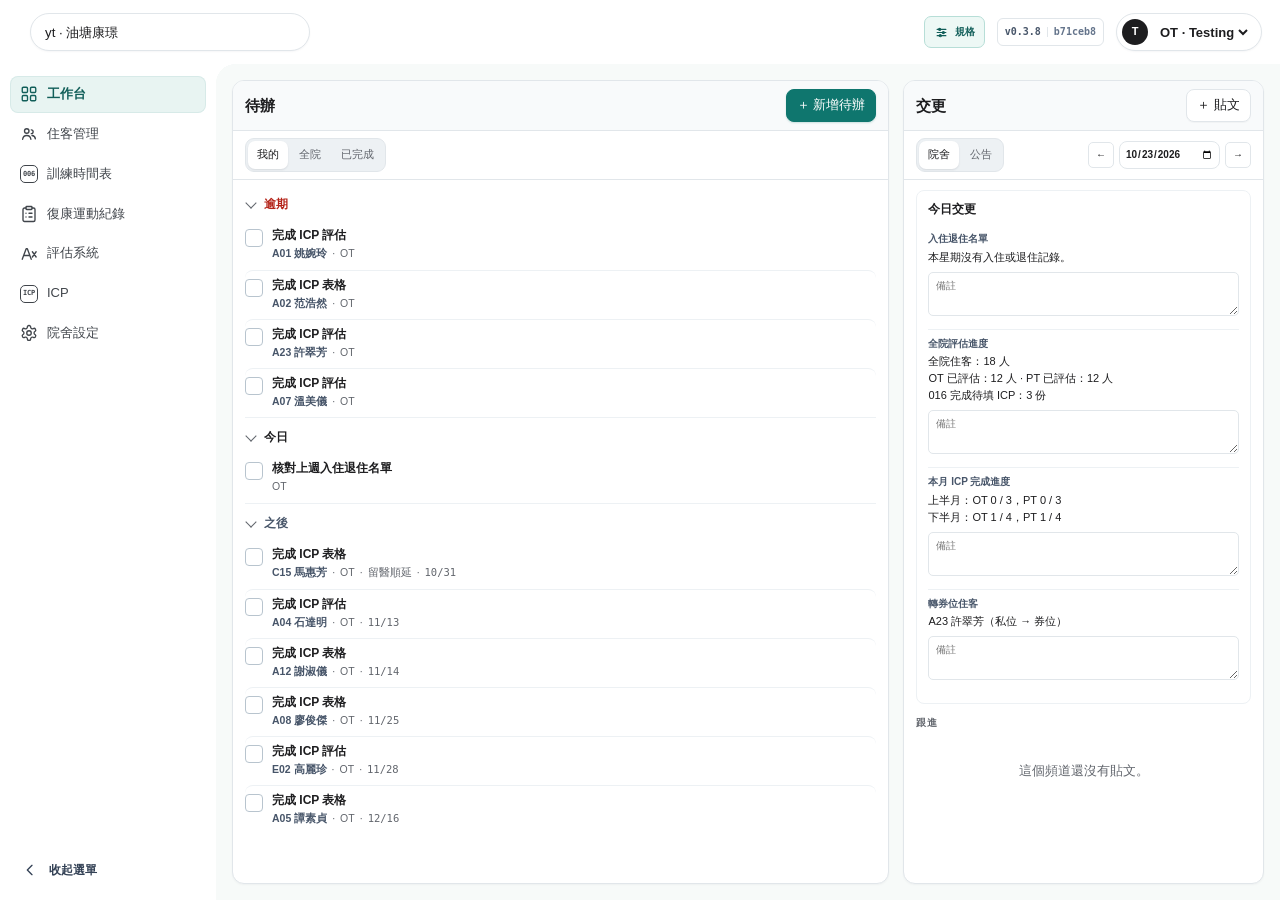
==== index.html @ 34e5ff2e "Publish prototype b71ceb8ae04f" ====
<!doctype html>
<html lang="zh-Hant">
<head>
  <meta charset="utf-8">
  <meta name="viewport" content="width=device-width, initial-scale=1">
  <title>OT System</title>
  <style>
    :root {
      --bg: #f4f6f8;
      --line: #d8e1e7;
      --ink: #111827;
      --muted: #64748b;
      --teal: #0f766e;
      --teal-dark: #115e59;
      --teal-soft: #e7f3f1;
      --workspace-surface: #f7faf9;
      --shell-surface: #ffffff;
      --sidebar-expanded: 216px;
      --sidebar-collapsed: 76px;
      --topbar-height: 64px;
    }

    * { box-sizing: border-box; }
    html, body { height: 100%; margin: 0; }
    body {
      overflow: hidden;
      background: var(--shell-surface);
      color: var(--ink);
      font-family: "Microsoft JhengHei", "Noto Sans TC", Arial, sans-serif;
      font-size: 13px;
      line-height: 1.45;
    }
    button { font: inherit; cursor: pointer; }

    .app {
      display: grid;
      grid-template-rows: var(--topbar-height) minmax(0, 1fr);
      width: 100%;
      height: 100vh;
      height: 100dvh;
      overflow: hidden;
      border-radius: 0;
      background: var(--shell-surface);
    }
    .app-body {
      display: grid;
      grid-template-columns: var(--sidebar-expanded) minmax(0, 1fr);
      min-width: 0;
      min-height: 0;
      overflow: hidden;
      background: var(--shell-surface);
      transition: grid-template-columns .18s ease;
    }
    .app.sidebar-collapsed .app-body {
      grid-template-columns: var(--sidebar-collapsed) minmax(0, 1fr);
    }
    .app.sidebar-collapsed .sidebar {
      padding-inline: 10px;
    }
    .sidebar {
      min-height: 0;
      overflow-x: hidden;
      overflow-y: auto;
      background: var(--shell-surface);
      border-right: 0;
      padding: 12px 10px;
      display: flex;
      flex-direction: column;
    }
    .nav { display: grid; gap: 4px; }
    .nav button {
      width: 100%;
      border: 0;
      background: transparent;
      text-align: left;
      padding: 9px 10px;
      border-radius: 7px;
      color: #334155;
      display: flex;
      align-items: center;
      justify-content: flex-start;
      gap: 9px;
    }
    .nav-icon {
      width: 18px;
      height: 18px;
      flex: 0 0 auto;
      fill: none;
      stroke: currentColor;
      stroke-width: 1.8;
      stroke-linecap: round;
      stroke-linejoin: round;
    }
    .nav-label { min-width: 0; overflow: hidden; text-overflow: ellipsis; white-space: nowrap; }
    .nav button:hover { background: #f1f5f9; }
    .nav button.active {
      background: var(--teal-soft);
      color: var(--teal-dark);
      font-weight: 800;
    }

    .main {
      min-width: 0;
      min-height: 0;
      overflow-x: hidden;
      overflow-y: auto;
      border: 0;
      border-start-start-radius: 20px;
      background: var(--workspace-surface);
      box-shadow: none;
      position: relative;
    }
    .topbar {
      position: relative;
      z-index: 10;
      min-width: 0;
      background: var(--shell-surface);
      border-bottom: 0;
      display: flex;
      align-items: center;
      justify-content: space-between;
      gap: 16px;
      padding: 0 18px 0 30px;
    }
    .topbar-left, .topbar-right { display: flex; align-items: center; gap: 12px; }
    .sidebar-footer {
      margin-top: auto;
      padding-top: 10px;
    }
    .sidebar-toggle {
      width: 100%;
      min-height: 36px;
      margin: 0;
      padding: 0 11px;
      border: 0;
      border-radius: 8px;
      background: transparent;
      color: #334155;
      display: flex;
      align-items: center;
      justify-content: flex-start;
      gap: 10px;
      font-size: 12px;
      font-weight: 800;
      line-height: 1;
      transition: background-color .15s ease, color .15s ease;
    }
    .toggle-icon {
      width: 18px;
      height: 18px;
      flex: 0 0 18px;
      display: grid;
      place-items: center;
      transform: rotate(180deg);
      transition: transform .18s ease;
    }
    .toggle-icon svg {
      width: 16px;
      height: 16px;
      fill: none;
      stroke: currentColor;
      stroke-width: 2;
      stroke-linecap: round;
      stroke-linejoin: round;
    }
    .toggle-label { white-space: nowrap; }
    .sidebar-toggle:hover { background: #f1f5f9; }
    .sidebar-toggle:focus-visible {
      outline: 3px solid rgba(15, 118, 110, .25);
      outline-offset: 2px;
    }
    .app.sidebar-collapsed .nav-label { display: none; }
    .app.sidebar-collapsed .nav button { justify-content: flex-start; padding-inline: 10px; }
    .app.sidebar-collapsed .sidebar-toggle {
      width: 100%;
      min-height: 36px;
      padding: 0 11px;
      justify-content: flex-start;
    }
    .app.sidebar-collapsed .toggle-label { display: none; }
    .app.sidebar-collapsed .toggle-icon { transform: none; }
    .icon-sprite { position: absolute; width: 0; height: 0; overflow: hidden; }
    .home-select {
      width: min(280px, calc(100vw - 220px));
      min-height: 38px;
      border: 1px solid var(--line);
      border-radius: 999px;
      background-color: #fff;
      background-image:
        linear-gradient(45deg, transparent 50%, #62666d 50%),
        linear-gradient(135deg, #62666d 50%, transparent 50%);
      background-position:
        calc(100% - 18px) 16px,
        calc(100% - 13px) 16px;
      background-repeat: no-repeat;
      background-size: 5px 5px, 5px 5px;
      outline: 0;
      color: var(--ink);
      padding: 0 38px 0 14px;
      font-weight: 500;
      cursor: pointer;
      appearance: none;
      -webkit-appearance: none;
    }
    .home-select:focus-visible {
      outline: 3px solid rgba(15, 118, 110, .25);
      outline-offset: 2px;
    }
    .top-meta { color: var(--muted); }
    .user-pill {
      border: 1px solid var(--line);
      border-radius: 999px;
      background: #fff;
      padding: 5px 10px 5px 5px;
      display: flex;
      align-items: center;
      gap: 8px;
    }
    .avatar {
      width: 26px;
      height: 26px;
      border-radius: 999px;
      background: #111827;
      color: #fff;
      display: grid;
      place-items: center;
      font-size: 11px;
      font-weight: 800;
    }

    .stage {
      position: relative;
      min-height: 0;
      height: 100%;
      overflow: hidden;
      background: var(--workspace-surface);
    }
    .module-frame {
      display: block;
      width: 100%;
      height: 100%;
      border: 0;
      background: var(--workspace-surface);
    }
    .placeholder {
      height: 100%;
      padding: 18px;
    }
    .placeholder-panel {
      height: 100%;
      border: 1px solid var(--line);
      border-radius: 8px;
      background: #fff;
      display: flex;
      align-items: center;
      justify-content: center;
      color: var(--muted);
    }
    .placeholder-panel strong { color: var(--ink); margin-right: 6px; }
    .assessment-tracker {
      position: fixed;
      right: 18px;
      bottom: 18px;
      z-index: 90;
      width: min(340px, calc(100vw - 24px));
      border: 1px solid #b7ded7;
      border-radius: 9px;
      background: #fff;
      box-shadow: 0 14px 38px rgba(15, 23, 42, .2);
      display: grid;
      grid-template-columns: minmax(0, 1fr) auto;
      overflow: hidden;
    }
    .assessment-tracker[hidden] { display: none; }
    .assessment-tracker-resume {
      min-width: 0;
      border: 0;
      background: #fff;
      padding: 10px 11px;
      color: var(--ink);
      text-align: left;
      display: grid;
      grid-template-columns: auto minmax(0, 1fr);
      align-items: center;
      gap: 9px;
    }
    .assessment-tracker-resume:hover { background: #f7fbfa; }
    .assessment-tracker-mark {
      display: grid;
      place-items: center;
      width: 34px;
      height: 34px;
      border-radius: 7px;
      background: var(--teal-soft);
      color: var(--teal-dark);
      font-family: "Cascadia Mono", Consolas, monospace;
      font-size: 11px;
      font-weight: 900;
    }
    .assessment-tracker-copy { min-width: 0; display: grid; gap: 1px; }
    .assessment-tracker-copy strong { font-size: 12px; }
    .assessment-tracker-copy span {
      overflow: hidden;
      color: var(--muted);
      font-size: 10px;
      text-overflow: ellipsis;
      white-space: nowrap;
    }
    .assessment-tracker-close {
      width: 35px;
      border: 0;
      background: #fff;
      color: var(--muted);
      font-size: 17px;
    }
    .assessment-tracker-close:hover { background: #f8fafc; color: var(--ink); }
    .assessment-tracker-resume:focus-visible,
    .assessment-tracker-close:focus-visible { outline: 2px solid var(--teal); outline-offset: -3px; }

    .draft-dialog {
      width: min(430px, calc(100vw - 24px));
      border: 1px solid var(--line);
      border-radius: 9px;
      padding: 0;
      color: var(--ink);
      box-shadow: 0 24px 60px rgba(15, 23, 42, .26);
    }
    .draft-dialog::backdrop { background: rgba(15, 23, 42, .35); }
    .draft-dialog-head { padding: 15px 16px 10px; }
    .draft-dialog-head h2 { margin: 0; font-size: 16px; }
    .draft-dialog-body { padding: 0 16px 14px; color: #475569; font-size: 12px; line-height: 1.6; }
    .draft-dialog-actions {
      padding: 10px 16px 15px;
      border-top: 1px solid var(--line);
      display: flex;
      justify-content: flex-end;
      gap: 7px;
    }
    .draft-dialog-actions button {
      min-height: 34px;
      border: 1px solid var(--line);
      border-radius: 7px;
      background: #fff;
      color: var(--ink);
      padding: 6px 10px;
      font-weight: 700;
    }
    .draft-dialog-actions .primary {
      border-color: var(--teal);
      background: var(--teal);
      color: #fff;
    }
    .role-select {
      border: 0;
      background: transparent;
      color: inherit;
      font: inherit;
      font-weight: 800;
      cursor: pointer;
    }

    @media (max-width: 860px) {
      .app-body { grid-template-columns: var(--sidebar-collapsed) minmax(0, 1fr); }
      .sidebar { padding-inline: 8px; }
      .nav-label,
      .toggle-label { display: none; }
      .nav button { justify-content: center; padding-inline: 0; }
      .sidebar-toggle {
        width: 100%;
        min-height: 36px;
        padding: 0;
        justify-content: center;
      }
    }
    @media (max-width: 620px) {
      .topbar { padding-left: 18px; }
      .home-select { width: min(220px, calc(100vw - 160px)); }
      .top-meta { display: none; }
    }
  </style>
  <link rel="stylesheet" href="shared/design-system.css?v=20261116-resident-cards">
</head>
<body>
  <svg class="icon-sprite" aria-hidden="true">
    <symbol id="icon-workbench" viewBox="0 0 24 24">
      <rect x="3" y="3" width="7" height="7" rx="1.5"></rect>
      <rect x="14" y="3" width="7" height="7" rx="1.5"></rect>
      <rect x="3" y="14" width="7" height="7" rx="1.5"></rect>
      <rect x="14" y="14" width="7" height="7" rx="1.5"></rect>
    </symbol>
    <symbol id="icon-residents" viewBox="0 0 24 24">
      <circle cx="9" cy="8" r="3"></circle>
      <path d="M3.5 19c.5-3.2 2.4-5 5.5-5s5 1.8 5.5 5"></path>
      <path d="M15 6.5a2.5 2.5 0 0 1 0 5"></path>
      <path d="M16 14c2.7.2 4.2 1.8 4.5 4.5"></path>
    </symbol>
    <symbol id="icon-training" viewBox="0 0 24 24">
      <rect x="4" y="5" width="16" height="15" rx="2"></rect>
      <path d="M8 3v4M16 3v4M4 10h16"></path>
      <path d="M8 14h3M13 14h3M8 17h3"></path>
    </symbol>
    <symbol id="icon-schedule" viewBox="0 0 24 24">
      <rect x="3.5" y="5" width="17" height="15" rx="2"></rect>
      <path d="M7.5 3v4M16.5 3v4M3.5 9h17"></path>
      <circle cx="15.5" cy="15" r="3"></circle>
      <path d="M15.5 13.5v1.7l1.2.8"></path>
    </symbol>
    <symbol id="icon-records" viewBox="0 0 24 24">
      <rect x="8" y="2" width="8" height="4" rx="1"></rect>
      <path d="M16 4h2a2 2 0 0 1 2 2v14a2 2 0 0 1-2 2H6a2 2 0 0 1-2-2V6a2 2 0 0 1 2-2h2"></path>
      <path d="M8 11h.01M12 11h4M8 16h.01M12 16h4"></path>
    </symbol>
    <symbol id="icon-assessment" viewBox="0 0 24 24">
      <path d="M3 19 8.2 5h1.6L15 19M5 14h7"></path>
      <path d="m16.5 9 5 7M21.5 9l-5 7"></path>
    </symbol>
    <symbol id="icon-icp" viewBox="0 0 24 24">
      <path d="M8 4h8v3H8zM6 5H4v16h16V5h-2"></path>
      <path d="M12 17.2S8.8 15.2 8.8 12.8a1.8 1.8 0 0 1 3.2-1 1.8 1.8 0 0 1 3.2 1c0 2.4-3.2 4.4-3.2 4.4Z"></path>
    </symbol>
    <symbol id="icon-settings" viewBox="0 0 24 24">
      <path d="M12.2 2h-.4a2 2 0 0 0-2 2v.2a2 2 0 0 1-1 1.7l-.4.3a2 2 0 0 1-2 0l-.2-.1a2 2 0 0 0-2.7.7l-.2.4a2 2 0 0 0 .7 2.7l.2.1a2 2 0 0 1 1 1.7v.5a2 2 0 0 1-1 1.7l-.2.1a2 2 0 0 0-.7 2.7l.2.4a2 2 0 0 0 2.7.7l.2-.1a2 2 0 0 1 2 0l.4.3a2 2 0 0 1 1 1.7v.2a2 2 0 0 0 2 2h.4a2 2 0 0 0 2-2v-.2a2 2 0 0 1 1-1.7l.4-.3a2 2 0 0 1 2 0l.2.1a2 2 0 0 0 2.7-.7l.2-.4a2 2 0 0 0-.7-2.7l-.2-.1a2 2 0 0 1-1-1.7v-.5a2 2 0 0 1 1-1.7l.2-.1a2 2 0 0 0 .7-2.7l-.2-.4a2 2 0 0 0-2.7-.7l-.2.1a2 2 0 0 1-2 0l-.4-.3a2 2 0 0 1-1-1.7V4a2 2 0 0 0-2-2Z"></path>
      <circle cx="12" cy="12" r="3"></circle>
    </symbol>
  </svg>
  <div class="app app-frame">
    <header class="topbar">
      <div class="topbar-left">
        <select id="home-select" class="home-select" aria-label="目前院舍" data-spec-ids="BH-GLOBAL-001"></select>
      </div>
      <div class="topbar-right">
        <span class="top-meta">2026年10月26日</span>
        <label class="user-pill" title="切換示範身份">
          <span class="avatar" id="current-user-avatar">T</span>
          <select class="role-select" id="current-role-select" aria-label="目前使用者" data-spec-ids="BH-GLOBAL-004">
            <option value="ot">OT · Testing</option>
            <option value="pt">PT · Testing</option>
          </select>
        </label>
      </div>
    </header>

    <div class="app-body">
      <aside class="sidebar">
        <nav class="nav" aria-label="系統模組">
          <button class="active" data-module="workbench" type="button" title="工作台" aria-label="工作台">
            <svg class="nav-icon" aria-hidden="true"><use href="#icon-workbench"></use></svg>
            <span class="nav-label">工作台</span>
          </button>
          <button data-module="residents" type="button" title="住客管理" aria-label="住客管理">
            <svg class="nav-icon" aria-hidden="true"><use href="#icon-residents"></use></svg>
            <span class="nav-label">住客管理</span>
          </button>
          <button data-module="training" type="button" title="訓練時間表" aria-label="訓練時間表">
            <span class="nav-code-icon" aria-hidden="true">006</span>
            <span class="nav-label">訓練時間表</span>
          </button>
          <button data-module="records" type="button" title="復康運動紀錄" aria-label="復康運動紀錄">
            <svg class="nav-icon" aria-hidden="true"><use href="#icon-records"></use></svg>
            <span class="nav-label">復康運動紀錄</span>
          </button>
          <button data-module="assessment" type="button" title="評估系統" aria-label="評估系統">
            <svg class="nav-icon" aria-hidden="true"><use href="#icon-assessment"></use></svg>
            <span class="nav-label">評估系統</span>
          </button>
          <button data-module="icp" type="button" title="ICP" aria-label="ICP">
            <span class="nav-code-icon" aria-hidden="true">ICP</span>
            <span class="nav-label">ICP</span>
          </button>
          <button data-module="settings" type="button" title="院舍設定" aria-label="院舍設定">
            <svg class="nav-icon" aria-hidden="true"><use href="#icon-settings"></use></svg>
            <span class="nav-label">院舍設定</span>
          </button>
        </nav>
        <div class="sidebar-footer">
          <button id="sidebar-toggle" class="sidebar-toggle" type="button" title="收起側欄"
            aria-label="收起側欄" aria-expanded="true" data-spec-coverage-ignore>
            <span class="toggle-icon" aria-hidden="true">
              <svg viewBox="0 0 24 24"><path d="m9 5 7 7-7 7"></path></svg>
            </span>
            <span class="toggle-label">收起選單</span>
          </button>
        </div>
      </aside>

      <main class="main workspace">
        <section class="stage">
          <iframe
            id="module-frame"
            class="module-frame"
            title="工作台"
            src="workbench/index.html?embed=1&v=20261120-version-badge"
          ></iframe>
          <div id="placeholder" class="placeholder" hidden>
            <div class="placeholder-panel"><strong id="placeholder-title">模組</strong>尚未建立</div>
          </div>
        </section>
      </main>
    </div>
  </div>

  <aside class="assessment-tracker" id="assessment-tracker" aria-label="進行中的 016 評估"
    data-spec-ids="BH-AX-016" hidden>
    <button class="assessment-tracker-resume" id="assessment-tracker-resume" type="button" data-spec-ids="BH-AX-016">
      <span class="assessment-tracker-mark">016</span>
      <span class="assessment-tracker-copy">
        <strong id="assessment-tracker-resident">016 評估進行中</strong>
        <span id="assessment-tracker-progress">返回評估</span>
      </span>
    </button>
    <button class="assessment-tracker-close" id="assessment-tracker-close" type="button" aria-label="關閉 016 提示">×</button>
  </aside>

  <dialog class="draft-dialog" id="assessment-close-dialog" aria-labelledby="assessment-close-title"
    data-spec-ids="BH-AX-016">
    <div class="draft-dialog-head">
      <h2 id="assessment-close-title">確定關閉評估？</h2>
    </div>
    <div class="draft-dialog-body">
      草稿會保留，可在「評估系統」繼續。
    </div>
    <div class="draft-dialog-actions">
      <button id="assessment-keep-working" type="button">取消</button>
      <button class="primary" id="assessment-dismiss-tracker" type="button">確定</button>
    </div>
  </dialog>

  <script src="shared/home-settings.js"></script>
  <script src="shared/prototype-catalog.js"></script>
  <script src="shared/mock-residents.js?v=20261119-007-groups"></script>
  <script src="shared/prototype-domain.js?v=20261119-007-groups"></script>
  <script>
    const modules = {
      workbench: { label: "工作台", src: "workbench/index.html?embed=1&v=20261120-version-badge" },
      residents: { label: "住客管理", src: "residents/index.html?embed=1&v=20261120-version-badge" },
      training: { label: "訓練時間表", src: "training/index.html?embed=1&v=20261120-version-badge" },
      records: { label: "復康運動紀錄", src: "records/index.html?embed=1&v=20261120-version-badge" },
      assessment: { label: "評估系統", src: "assessment/paper-aligned.html?embed=1&v=20261120-version-badge" },
      icp: { label: "ICP", src: "icp/worklist.html?embed=1&v=20261120-version-badge" },
      settings: { label: "院舍設定", src: "settings/index.html?embed=1&v=20261120-version-badge" }
    };

    const navButtons = document.querySelectorAll(".nav button");
    const frame = document.getElementById("module-frame");
    const placeholder = document.getElementById("placeholder");
    const placeholderTitle = document.getElementById("placeholder-title");
    const app = document.querySelector(".app");
    const sidebarToggle = document.getElementById("sidebar-toggle");
    const homeSelect = document.getElementById("home-select");
    const assessmentTracker = document.getElementById("assessment-tracker");
    const assessmentTrackerResume = document.getElementById("assessment-tracker-resume");
    const assessmentTrackerClose = document.getElementById("assessment-tracker-close");
    const assessmentCloseDialog = document.getElementById("assessment-close-dialog");
    const currentRoleSelect = document.getElementById("current-role-select");
    const currentUserAvatar = document.getElementById("current-user-avatar");
    const ACTIVE_ASSESSMENT_DRAFT_KEY = OT_MOCK_STORAGE_KEYS.assessmentDraft;
    let currentModuleKey = "workbench";
    let activeAssessmentDraft = readShellAssessmentDraft();
    const escapeHtml = value => String(value ?? "")
      .replaceAll("&", "&amp;")
      .replaceAll("<", "&lt;")
      .replaceAll(">", "&gt;")
      .replaceAll('"', "&quot;")
      .replaceAll("'", "&#039;");

    function applyCurrentUser() {
      const user = OT_PROTOTYPE.currentUser();
      currentRoleSelect.value = user.role === "PT" ? "pt" : "ot";
      currentUserAvatar.textContent = user.role === "PT" ? "P" : "T";
    }

    function readShellAssessmentDraft() {
      try {
        const draft = JSON.parse(localStorage.getItem(ACTIVE_ASSESSMENT_DRAFT_KEY));
        return draft && typeof draft === "object" ? draft : null;
      } catch (error) {
        return null;
      }
    }

    function writeShellAssessmentDraft(draft) {
      activeAssessmentDraft = draft || null;
      try {
        if (activeAssessmentDraft) {
          localStorage.setItem(ACTIVE_ASSESSMENT_DRAFT_KEY, JSON.stringify(activeAssessmentDraft));
        } else {
          localStorage.removeItem(ACTIVE_ASSESSMENT_DRAFT_KEY);
        }
      } catch (error) {
        // The in-memory draft still works during this shell session.
      }
    }

    function assessmentRoleSummary(draft) {
      const roles = draft?.record?.roles;
      if (!roles) return "草稿已保留";
      const ot = roles.ot?.complete ? "OT 已完成" : "OT 待完成";
      const pt = roles.pt?.complete ? "PT 已完成" : "PT 待完成";
      return `${ot} · ${pt}`;
    }

    function renderAssessmentTracker() {
      const draft = activeAssessmentDraft || readShellAssessmentDraft();
      const active = Boolean(
        draft &&
        draft.record?.status !== "completed" &&
        !draft.dismissed &&
        currentModuleKey !== "assessment"
      );
      assessmentTracker.hidden = !active;
      if (!active) return;
      document.getElementById("assessment-tracker-resident").textContent =
        `${draft.resident?.bed || "016"} · ${draft.resident?.name || "評估進行中"}`;
      document.getElementById("assessment-tracker-progress").textContent =
        `${draft.record?.code || "016"} · ${assessmentRoleSummary(draft)}`;
    }

    function postDraftToAssessmentFrame() {
      if (currentModuleKey !== "assessment" || !activeAssessmentDraft || !frame.contentWindow) return;
      const frameUrl = new URL(frame.src, location.href);
      if (frameUrl.searchParams.get("mode") !== "session") return;
      frame.contentWindow.postMessage(
        { type: "ot-assessment-restore", draft: activeAssessmentDraft },
        "*"
      );
    }

    function resumeAssessment() {
      const draft = activeAssessmentDraft || readShellAssessmentDraft();
      if (!draft?.resumeUrl) return;
      draft.dismissed = false;
      writeShellAssessmentDraft(draft);
      openModule("assessment", draft.resumeUrl);
    }

    function renderHomeOptions() {
      homeSelect.innerHTML = OT_HOME_SETTINGS.getHomeList().map(home => (
        `<option value="${home.code}">${home.code} · ${home.name}</option>`
      )).join("");
      homeSelect.value = OT_HOME_SETTINGS.getActiveHomeCode();
    }

    function setSidebarCollapsed(collapsed) {
      app.classList.toggle("sidebar-collapsed", collapsed);
      sidebarToggle.title = collapsed ? "展開側欄" : "收起側欄";
      sidebarToggle.setAttribute("aria-label", sidebarToggle.title);
      sidebarToggle.setAttribute("aria-expanded", String(!collapsed));
      try {
        localStorage.setItem("ot-shell.sidebar-collapsed", collapsed ? "1" : "0");
      } catch (error) {
        // The shell still works when storage is unavailable.
      }
    }

    try {
      setSidebarCollapsed(localStorage.getItem("ot-shell.sidebar-collapsed") === "1");
    } catch (error) {
      setSidebarCollapsed(false);
    }

    sidebarToggle.addEventListener("click", () => {
      setSidebarCollapsed(!app.classList.contains("sidebar-collapsed"));
    });

    homeSelect.addEventListener("change", () => {
      OT_HOME_SETTINGS.setActiveHome(homeSelect.value);
      openModule(currentModuleKey);
    });

    currentRoleSelect.addEventListener("change", () => {
      OT_PROTOTYPE.setCurrentUser(currentRoleSelect.value);
      applyCurrentUser();
      openModule(currentModuleKey);
    });

    window.addEventListener("storage", event => {
      if (event.key === OT_HOME_SETTINGS.activeHomeKey && event.newValue) {
        homeSelect.value = event.newValue;
      }
      if (event.key === OT_HOME_SETTINGS.storageKey) renderHomeOptions();
      if (event.key === ACTIVE_ASSESSMENT_DRAFT_KEY) {
        activeAssessmentDraft = readShellAssessmentDraft();
        renderAssessmentTracker();
      }
    });

    assessmentTrackerResume.addEventListener("click", resumeAssessment);
    assessmentTrackerClose.addEventListener("click", () => {
      assessmentCloseDialog.showModal();
    });
    document.getElementById("assessment-keep-working").addEventListener("click", () => {
      assessmentCloseDialog.close();
    });
    document.getElementById("assessment-dismiss-tracker").addEventListener("click", () => {
      if (activeAssessmentDraft) {
        activeAssessmentDraft.dismissed = true;
        writeShellAssessmentDraft(activeAssessmentDraft);
      }
      assessmentCloseDialog.close();
      renderAssessmentTracker();
    });
    assessmentCloseDialog.addEventListener("cancel", () => {
      assessmentCloseDialog.close();
    });

    window.addEventListener("message", event => {
      if (event.source !== frame.contentWindow) return;
      if (event.data?.type === "ot-open-module" && modules[event.data.module]) {
        const source = String(event.data.source || modules[event.data.module].src);
        if (source.startsWith(`${event.data.module}/`)) {
          openModule(event.data.module, source);
        }
        return;
      }
      if (event.data?.type === "ot-assessment-draft-cleared") {
        writeShellAssessmentDraft(null);
        renderAssessmentTracker();
        return;
      }
      if (event.data?.type === "ot-assessment-draft" && event.data.draft) {
        writeShellAssessmentDraft(event.data.draft);
        renderAssessmentTracker();
      }
    });

    frame.addEventListener("load", () => {
      postDraftToAssessmentFrame();
      renderAssessmentTracker();
    });

    function openModule(key, sourceOverride = null) {
      currentModuleKey = key;
      const button = document.querySelector(`.nav button[data-module="${key}"]`);
      const module = modules[key];
      const label = module?.label || button?.querySelector("span")?.textContent || key;
      navButtons.forEach(item => {
        const active = item === button;
        item.classList.toggle("active", active);
        if (active) item.setAttribute("aria-current", "page");
        else item.removeAttribute("aria-current");
      });

      if (module) {
        let source = sourceOverride || module.src;
        if (key === "assessment" && !sourceOverride) {
          source = `${module.src}&view=manager&refresh=${Date.now()}`;
        }
        placeholder.hidden = true;
        frame.hidden = false;
        frame.title = label;
        frame.src = source;
      } else {
        frame.hidden = true;
        placeholder.hidden = false;
        placeholderTitle.textContent = label;
      }

      history.replaceState(null, "", `#${key}`);
      renderAssessmentTracker();
    }

    navButtons.forEach(button => {
      button.addEventListener("click", () => openModule(button.dataset.module));
    });

    applyCurrentUser();
    renderHomeOptions();
    renderAssessmentTracker();
    const initialModule = location.hash.slice(1);
    if (initialModule && document.querySelector(`.nav button[data-module="${initialModule}"]`)) {
      openModule(initialModule);
    }
  </script>
  <script src="shared/ui-system.js?v=20261121-layout-corrections"></script>
  <script src="shared/spec-inspector-data.js?v=20261119-007-groups"></script>
  <script src="shared/spec-inspector.js?v=20261121-spec-hover-mode"></script>
</body>
</html>
---- shared/design-system.css ----
:root {
  color-scheme: light;

  --bg: #f7faf9;
  --surface: #ffffff;
  --surface-secondary: #f8fafb;
  --surface-raised: rgba(255, 255, 255, .86);
  --workspace-surface: #f7faf9;
  --shell-surface: #ffffff;
  --sidebar-expanded: 216px;
  --sidebar-collapsed: 76px;
  --topbar-height: 64px;

  --line: #e1e6ea;
  --line-soft: #edf1f4;
  --line-strong: #cbd4dc;

  --ink: #1d1d1f;
  --muted: #62666d;
  --tertiary: #8a8f98;

  --teal: #0f766e;
  --teal-dark: #115e59;
  --teal-soft: #e8f4f2;
  --focus: #5b8def;
  --focus-soft: rgba(91, 141, 239, .2);

  --blue: #2f6fdf;
  --blue-soft: #edf3ff;
  --amber: #a15c00;
  --amber-soft: #fff6e8;
  --red: #b42318;
  --red-soft: #fff1f0;
  --green: #16803c;
  --green-soft: #edf9f1;

  --radius-control: 8px;
  --radius-panel: 12px;
  --radius-overlay: 14px;
  --shadow-panel: 0 1px 2px rgba(15, 23, 42, .04);
  --shadow-float: 0 16px 42px rgba(15, 23, 42, .16);
  --ease-standard: cubic-bezier(.2, .8, .2, 1);

  --font-ui:
    -apple-system,
    BlinkMacSystemFont,
    "SF Pro Text",
    "Segoe UI Variable",
    "PingFang HK",
    "Microsoft JhengHei",
    sans-serif;
  --font-data:
    "SF Mono",
    "Cascadia Mono",
    "Roboto Mono",
    Consolas,
    monospace;
}

* {
  box-sizing: border-box;
  scrollbar-width: thin;
  scrollbar-color: #c5ccd3 transparent;
}

html {
  background: var(--bg);
}

body {
  background: var(--bg);
  color: var(--ink);
  font-family: var(--font-ui);
  font-size: 13px;
  line-height: 1.45;
  letter-spacing: 0;
  -webkit-font-smoothing: antialiased;
  text-rendering: optimizeLegibility;
}

button,
input,
select,
textarea {
  font-family: var(--font-ui);
  letter-spacing: 0;
}

button {
  transition:
    background-color 150ms var(--ease-standard),
    border-color 150ms var(--ease-standard),
    box-shadow 150ms var(--ease-standard),
    color 150ms var(--ease-standard),
    transform 150ms var(--ease-standard);
}

button:not(:disabled):active {
  transform: scale(.985);
}

button:focus-visible,
input:focus-visible,
select:focus-visible,
textarea:focus-visible,
[tabindex]:focus-visible,
summary:focus-visible {
  outline: 3px solid var(--focus-soft);
  outline-offset: 2px;
}

::selection {
  background: rgba(15, 118, 110, .18);
}

.skip-link {
  position: fixed;
  top: 10px;
  left: 50%;
  z-index: 1000;
  transform: translate(-50%, -160%);
  border: 1px solid var(--teal);
  border-radius: 8px;
  background: var(--surface);
  color: var(--teal-dark);
  padding: 8px 12px;
  font-weight: 600;
  text-decoration: none;
  visibility: hidden;
  box-shadow: none;
  transition: transform 150ms var(--ease-standard);
}

.skip-link:focus {
  visibility: visible;
  transform: translate(-50%, 0);
  box-shadow: var(--shadow-float);
}

::-webkit-scrollbar {
  width: 10px;
  height: 10px;
}

::-webkit-scrollbar-track {
  background: transparent;
}

::-webkit-scrollbar-thumb {
  border: 3px solid transparent;
  border-radius: 999px;
  background: #c5ccd3;
  background-clip: content-box;
}

::-webkit-scrollbar-thumb:hover {
  background: #aeb7c0;
  background-clip: content-box;
}

h1 {
  font-size: 20px;
  font-weight: 600;
  line-height: 1.3;
  letter-spacing: -.01em;
}

h2,
h3,
h4 {
  letter-spacing: 0;
}

h2 {
  font-weight: 600;
}

.mono,
.date,
.resident-date,
.task-meta .due,
.record-month-label,
.record-day-number,
.event-time,
.time-label,
.points,
.score-footer strong,
.cell-code,
.cell-form,
.session-record-id,
.encounter-identity span {
  font-family: var(--font-data);
  font-variant-numeric: tabular-nums;
}

/* Shell */

.app-frame {
  display: grid;
  grid-template-rows: var(--topbar-height) minmax(0, 1fr);
  width: 100%;
  height: 100vh;
  height: 100dvh;
  overflow: hidden;
  border-radius: 0;
  background: var(--shell-surface);
}

.app-frame .main {
  min-width: 0;
  min-height: 0;
  overflow-x: hidden;
  overflow-y: auto;
  border: 0;
  border-start-start-radius: 20px;
  background: var(--workspace-surface);
  box-shadow: none;
}

.app-frame .sidebar {
  min-height: 0;
  overflow-x: hidden;
  overflow-y: auto;
  border-right: 0;
  background: var(--shell-surface);
  box-shadow: none;
  backdrop-filter: none;
  -webkit-backdrop-filter: none;
}

.app-frame > .topbar {
  position: relative;
  z-index: 10;
  background: var(--shell-surface);
  border-bottom: 0;
  backdrop-filter: none;
  -webkit-backdrop-filter: none;
}

.brand {
  border-bottom-color: var(--line-soft);
}

.brand-mark {
  border-radius: 9px;
  background: var(--teal);
  color: #fff;
  box-shadow: 0 1px 2px rgba(15, 23, 42, .14);
}

.brand-title {
  font-weight: 600;
  letter-spacing: -.01em;
}

.brand-sub,
.nav small {
  color: var(--tertiary);
}

.nav {
  gap: 3px;
}

.nav button {
  min-height: 36px;
  border-radius: 8px;
  color: #40454b;
  font-weight: 500;
  transition:
    background-color 150ms var(--ease-standard),
    color 150ms var(--ease-standard);
}

.nav button:hover {
  background: rgba(29, 29, 31, .045);
  color: var(--ink);
}

.nav button.active {
  background: var(--teal-soft);
  color: var(--teal-dark);
  box-shadow: inset 0 0 0 1px rgba(15, 118, 110, .08);
}

.app-frame .home-select,
.user-pill {
  border-color: var(--line);
  border-radius: 999px;
  background: var(--surface);
  box-shadow: 0 1px 2px rgba(15, 23, 42, .04);
}

.app-frame .home-select {
  min-height: 38px;
  width: min(280px, calc(100vw - 220px));
  padding: 0 38px 0 14px;
  font-weight: 500;
  appearance: none;
  -webkit-appearance: none;
}

.avatar {
  background: var(--ink);
  color: #fff;
}

.content {
  padding: 20px;
}

html.embedded .content {
  padding: 16px;
}

.screen-head,
.assessment-page-head,
.resident-page-head,
.workbench-head {
  gap: 16px;
  margin-bottom: 16px;
}

.screen-head h1,
.assessment-page-head h1,
.resident-page-head h1,
.workbench-head h1 {
  margin: 0;
  font-size: 20px;
  font-weight: 600;
}

.console-search {
  width: min(280px, 100%);
  min-height: 35px;
  flex: 0 1 280px;
  display: flex;
  align-items: center;
  gap: 7px;
  padding: 0 9px;
  border: 1px solid var(--line);
  border-radius: 7px;
  background: var(--surface);
  color: var(--muted);
  box-shadow: none;
}

.console-search:hover {
  border-color: var(--line-strong);
  background: var(--surface);
}

.console-search:focus-within {
  outline: 0;
  border-color: var(--teal);
  background: var(--surface);
  box-shadow: none;
}

.console-search--wide {
  width: auto;
  max-width: none;
  flex: 1 1 auto;
  align-self: stretch;
}

.console-search-icon {
  width: 16px;
  height: 16px;
  flex: 0 0 auto;
  padding: 0;
  border-radius: 0;
  background: transparent;
  color: var(--muted);
  fill: none;
  stroke: currentColor;
  stroke-width: 1.8;
  stroke-linecap: round;
  stroke-linejoin: round;
}

.console-search input {
  min-width: 0;
  flex: 1;
  height: 100%;
  padding: 0;
  margin: 0;
  border: 0 !important;
  border-radius: 0 !important;
  -webkit-border-radius: 0;
  outline: 0 !important;
  background: transparent !important;
  box-shadow: none !important;
  color: var(--ink);
  appearance: none;
  -webkit-appearance: none;
  font-size: 12px;
}

.console-search input:focus,
.console-search input:focus-visible {
  border: 0 !important;
  border-radius: 0 !important;
  outline: 0 !important;
  background: transparent !important;
  box-shadow: none !important;
}

.console-search input::-webkit-search-decoration,
.console-search input::-webkit-search-cancel-button,
.console-search input::-webkit-search-results-button,
.console-search input::-webkit-search-results-decoration {
  appearance: none;
  -webkit-appearance: none;
  border-radius: 0 !important;
}

.console-search input::-ms-clear {
  display: none;
}

.console-search input::placeholder {
  color: var(--tertiary);
  opacity: 1;
}

/* Surfaces */

.panel,
.sheet,
.table-card,
.workspace-card,
.settings-card,
.resident-summary-card,
.resident-panel,
.schedule-panel,
.assessment-explorer,
.resident-overview,
.history-panel,
.measure-panel,
.assessor-card,
.month-week,
.paper {
  border: 1px solid var(--line);
  border-radius: var(--radius-panel);
  background: var(--surface);
  box-shadow: var(--shadow-panel);
}

.panel-head,
.panel-head,
.table-card > header,
.workspace-card-head,
.settings-card > header,
.detail-section-head,
.section-head,
.month-week-head,
.measure-panel-head {
  background: var(--surface-secondary);
  border-color: var(--line);
}

.panel-head,
.detail-section-head,
.section-head,
.month-week-head,
.measure-panel-head {
  min-height: 42px;
}

.panel-head h2,
.detail-section-head h2,
.section-title,
.workspace-card-head strong {
  font-weight: 600;
}

.resident-summary-card {
  border-radius: 14px;
  box-shadow: 0 10px 28px rgba(15, 23, 42, .07);
}

.detail-section {
  border: 1px solid var(--line);
  border-left: 4px solid var(--section-accent, #64748b);
  border-radius: 10px;
  background: var(--surface);
  box-shadow: 0 3px 12px rgba(15, 23, 42, .07);
}

.detail-section:first-of-type {
  border-top: 1px solid var(--line);
}

.detail-section-head {
  padding-inline: 14px;
}

.detail-section-body {
  padding: 14px;
}

.assessment-explorer,
.resident-overview {
  overflow: hidden;
}

.paper {
  box-shadow: 0 8px 24px rgba(15, 23, 42, .05);
}

.section {
  border-bottom-color: var(--line);
  background: var(--surface);
}

.section-head {
  background: var(--surface-secondary);
}

.section-body {
  padding: 14px;
}

.measure-row,
.clinical-field,
.assessor-card {
  border-color: var(--line);
  border-radius: 8px;
  background: var(--surface);
}

/* Controls */

.btn,
.section-action,
.record-control,
.roster-reset,
.filter-button,
.mark-button,
.copy-button,
.post-task-link,
.history-open {
  min-height: 32px;
  border: 1px solid var(--line);
  border-radius: var(--radius-control);
  background: var(--surface);
  color: var(--ink);
  box-shadow: 0 1px 1px rgba(15, 23, 42, .03);
  font-weight: 500;
}

.btn:hover,
.section-action:hover,
.record-control:hover,
.roster-reset:hover,
.filter-button:hover,
.mark-button:hover,
.copy-button:hover,
.post-task-link:hover,
.history-open:hover {
  background: var(--surface-secondary);
  border-color: var(--line-strong);
}

.btn-primary,
.section-action.primary,
.mark-button.primary {
  border-color: var(--teal);
  background: var(--teal);
  color: #fff;
  box-shadow: 0 1px 2px rgba(15, 118, 110, .2);
}

.btn-primary:hover,
.section-action.primary:hover,
.mark-button.primary:hover {
  border-color: var(--teal-dark);
  background: var(--teal-dark);
}

.btn-danger,
.mark-button.danger {
  border-color: rgba(180, 35, 24, .24);
  background: var(--red-soft);
  color: var(--red);
}

.icon-btn,
.inspector-close {
  width: 34px;
  min-width: 34px;
  height: 34px;
  padding: 0;
  display: inline-grid;
  place-items: center;
}

button:disabled,
.btn:disabled {
  cursor: not-allowed;
  opacity: .48;
  box-shadow: none;
}

.screen-head .btn,
.workbench-head .btn,
.assessment-page-head .btn {
  min-height: 36px;
  height: 36px;
  padding: 0 12px;
  display: inline-flex;
  align-items: center;
  justify-content: center;
  gap: 6px;
  line-height: 1;
  white-space: nowrap;
}

.screen-head .btn.icon-btn,
.workbench-head .btn.icon-btn,
.assessment-page-head .btn.icon-btn {
  width: 36px;
  min-width: 36px;
  padding: 0;
}

.segmented,
.mode-switch {
  border: 1px solid var(--line);
  border-radius: 9px;
  background: #edf1f4;
  padding: 2px;
  gap: 2px;
}

.segmented button,
.mode-tab {
  min-height: 28px;
  border: 0;
  border-radius: 7px;
  background: transparent;
  color: var(--muted);
  font-weight: 500;
}

.segmented button.active,
.mode-tab.active {
  background: var(--surface);
  color: var(--ink);
  box-shadow: 0 1px 2px rgba(15, 23, 42, .1);
}

.section-nav,
.icp-view-tabs,
.explorer-filters,
.history-filters,
.channel-tabs {
  border-color: var(--line);
  border-radius: 10px;
  background: rgba(255, 255, 255, .82);
}

.section-nav {
  background: var(--surface);
  backdrop-filter: none;
  -webkit-backdrop-filter: none;
  box-shadow: 0 1px 2px rgba(15, 23, 42, .04);
}

.section-nav button,
.icp-view-tab,
.explorer-filters button,
.history-filters button,
.channel-button {
  border-radius: 7px;
  font-weight: 500;
}

.section-nav button.active,
.icp-view-tab.active,
.explorer-filters button.active,
.history-filters button.active,
.channel-button.active {
  background: var(--teal-soft);
  color: var(--teal-dark);
  box-shadow: none;
}

input:not([type="checkbox"]):not([type="radio"]),
select,
textarea {
  border: 1px solid var(--line);
  border-radius: var(--radius-control);
  background: var(--surface);
  color: var(--ink);
  transition:
    border-color 150ms var(--ease-standard),
    box-shadow 150ms var(--ease-standard),
    background-color 150ms var(--ease-standard);
}

input:not([type="checkbox"]):not([type="radio"]):focus,
select:focus,
textarea:focus {
  border-color: var(--focus);
  box-shadow: 0 0 0 3px var(--focus-soft);
  outline: 0;
}

input:disabled,
select:disabled,
textarea:disabled {
  background: #f4f6f8;
  color: #686d74;
  opacity: 1;
}

input[type="checkbox"],
input[type="radio"] {
  accent-color: var(--teal);
}

.detail-field input,
.detail-field select,
.context-field,
.quiet-input,
.menu-field,
.field input,
.field select,
.form-field input,
.form-field select,
.assessor-field input,
.assessor-field select {
  min-height: 34px;
}

.detail-field label,
.field-label,
.detail-label,
.menu-field label,
.assessor-field label {
  color: var(--muted);
  font-size: 11px;
  font-weight: 500;
}

.quiet-input,
.quiet-select {
  border: 0;
  border-radius: 6px;
  background: var(--surface-secondary);
  box-shadow: none;
}

.quiet-input:hover,
.quiet-select:hover {
  background: #f1f4f6;
}

.quiet-input:focus,
.quiet-select:focus {
  border: 0;
  box-shadow: inset 0 0 0 2px var(--focus);
}

/* Tables */

:is(.roster-table, .history-table, .record-table, .worklist-stack table) {
  border-collapse: separate;
  border-spacing: 0;
}

:is(.roster-table, .history-table, .worklist-stack table) th {
  background: var(--surface-secondary);
  color: var(--muted);
  font-size: 11px;
  font-weight: 600;
}

:is(.roster-table, .history-table, .worklist-stack table) td {
  border-bottom-color: var(--line-soft);
}

:is(.roster-table, .history-table, .worklist-stack table) tbody tr {
  transition: background-color 140ms var(--ease-standard);
}

:is(.roster-table, .history-table, .worklist-stack table) tbody tr:hover {
  background: #f8fafb;
}

.record-table th {
  background: var(--surface-secondary);
  color: var(--muted);
  font-size: 10px;
  font-weight: 600;
}

.record-table td,
.record-table th {
  border-color: var(--line-soft);
}

.record-table tbody tr:hover .resident-cell {
  background: #f8fafb;
}

/* Badges and semantic states */

.status-chip,
.chip,
.icp-history-state,
.row-check,
.resident-manual-status,
.progress-tag,
.role-badge,
.completion-pill,
.resident-status {
  border-radius: 999px;
  font-weight: 600;
  letter-spacing: 0;
}

.status-chip,
.chip,
.icp-history-state,
.row-check,
.progress-tag,
.role-badge,
.completion-pill {
  box-shadow: inset 0 0 0 1px rgba(15, 23, 42, .05);
}

/* Workbench */

.content > .workspace {
  gap: 14px;
}

.task-row {
  border-radius: 8px;
  transition: background-color 140ms var(--ease-standard);
}

.task-row:hover {
  background: var(--surface-secondary);
}

.handover-section,
.handover-block {
  border-color: var(--line-soft);
}

.post {
  border-radius: 10px;
  border-color: var(--line);
  background: var(--surface);
}

/* Resident Management */

.roster-shell,
.detail-layout {
  gap: 14px;
}

.resident-table-body tr {
  transition: background-color 140ms var(--ease-standard);
}

.resident-table-body tr:hover {
  background: var(--surface-secondary);
}

.orientation-strip {
  gap: 8px;
}

.orientation-cell,
.summary-fact,
.clinical-metric {
  border-color: var(--line);
  border-radius: 8px;
  background: var(--surface-secondary);
}

.record-calendar {
  border-color: var(--line);
  border-radius: 10px;
}

.record-weekday {
  background: var(--surface-secondary);
  color: var(--muted);
  font-weight: 600;
}

.record-day {
  border-color: var(--line-soft);
  background: var(--surface);
}

.record-day.other-month {
  background: #fafbfc;
}

.record-day-header {
  min-height: 25px;
}

.record-event-chip {
  border-radius: 5px;
  border-left-width: 3px;
  background: var(--surface-secondary);
}

.record-event-chip:hover,
.record-event-chip:focus-visible {
  background: #f1f5f7;
}

.record-event-popover,
.record-event-popover,
.resident-toast {
  border-radius: var(--radius-overlay);
  border-color: var(--line);
  box-shadow: var(--shadow-float);
}

.record-event-popover {
  background: rgba(255, 255, 255, .94);
  backdrop-filter: blur(18px);
  -webkit-backdrop-filter: blur(18px);
}

.record-event-popover-action {
  min-height: 30px;
  padding: 0 10px;
  border: 1px solid rgba(15, 118, 110, .18);
  border-radius: 7px;
  background: var(--teal-soft);
}

.record-event-popover-action:hover {
  background: #dceeea;
}

.icp-history-row {
  border-color: var(--line-soft);
}

/* Training */

.workbench {
  gap: 14px;
}

.resident-panel,
.schedule-panel {
  overflow: hidden;
}

.resident-panel > .panel-head,
.schedule-panel > .panel-head {
  border-radius: 0;
}

.cadence {
  border: 1px solid var(--line);
  border-radius: 10px;
  background: #edf1f4;
  padding: 3px;
  gap: 2px;
  box-shadow: none;
}

.schedule-panel > .cadence {
  margin: 0;
  border: 0;
  border-bottom: 1px solid var(--line);
  border-radius: 0;
}

.cadence-week {
  border: 0;
  border-radius: 8px;
  background: transparent;
  box-shadow: none;
}

.cadence-week:hover {
  background: rgba(255, 255, 255, .58);
}

.cadence-week.active {
  border: 1px solid rgba(15, 118, 110, .18);
  background: var(--surface);
  box-shadow: 0 1px 3px rgba(15, 23, 42, .1);
}

.cadence-week::before,
.cadence-week.active::before {
  display: none;
}

.resident-row {
  border-bottom-color: var(--line-soft);
}

.resident-row:hover {
  background: var(--surface-secondary);
}

.resident-row.selected {
  background: var(--teal-soft);
}

.session-card {
  border-radius: 7px;
  box-shadow: 0 1px 1px rgba(15, 23, 42, .04);
}

.session-card.group {
  border-color: #b8ccf1;
  border-left-color: var(--blue);
  background: #eef4ff;
}

.session-card:hover {
  box-shadow: 0 2px 6px rgba(15, 23, 42, .07);
}

.format-mark,
.bed-number {
  border-radius: 4px;
}

.slot {
  background: var(--surface);
}

.time-label {
  background: var(--surface-secondary);
  color: var(--muted);
  font-size: 10px;
  font-weight: 600;
}

.week-grid,
.month-grid {
  grid-template-columns: 84px repeat(4, minmax(165px, 1fr));
  min-width: 744px;
}

.resident-clinical-popover,
.filter-popover,
.cell-menu,
.place-popover {
  border-radius: var(--radius-overlay);
  border-color: var(--line);
  background: rgba(255, 255, 255, .95);
  box-shadow: var(--shadow-float);
  backdrop-filter: blur(18px);
  -webkit-backdrop-filter: blur(18px);
}

.resident-clinical-grid div {
  background: var(--surface-secondary);
}

/* Records */

.sheet {
  overflow: hidden;
}

.control-bar {
  background: var(--surface-secondary);
  border-color: var(--line);
}

.record-scroll {
  background: var(--surface);
}

.record-cell {
  border-radius: 5px;
}

.record-cell:hover {
  box-shadow: inset 0 0 0 1px var(--line-strong);
}

.resident-cell,
.resident-head {
  background: var(--surface);
}

.resident-cell {
  box-shadow: 1px 0 0 var(--line);
}

.summary-line {
  border-color: var(--line);
  border-radius: 8px;
  background: var(--surface-secondary);
}

.cell-menu {
  overflow: hidden;
}

/* Assessment */

.assessment-shell {
  gap: 14px;
}

.assessment-explorer,
.resident-overview {
  background: var(--surface);
}

.explorer-search,
.context-field,
.data-table,
.history-table {
  border-color: var(--line);
}

.resident-node {
  border-radius: 8px;
}

.resident-node:hover {
  background: var(--surface-secondary);
}

.explorer-record {
  border-radius: 6px;
}

.section-number {
  border-radius: 6px;
  background: var(--teal-soft);
  color: var(--teal-dark);
  font-weight: 600;
}

.section-title {
  font-size: 14px;
}

.score-choice {
  border-radius: 7px;
  background: var(--surface);
  transition:
    background-color 140ms var(--ease-standard),
    border-color 140ms var(--ease-standard),
    box-shadow 140ms var(--ease-standard);
}

.score-choice:hover {
  border-color: var(--line-strong);
  background: var(--surface-secondary);
}

.score-choice:has(input:checked) {
  box-shadow: inset 0 0 0 1px color-mix(in srgb, var(--section-accent) 20%, transparent);
}

.points {
  border-radius: 4px;
}

.score-footer {
  border: 1px solid color-mix(in srgb, var(--section-accent) 16%, transparent);
  border-radius: 8px;
}

.measure-row legend {
  font-weight: 600;
}

.tag-group,
.question {
  border-color: var(--line);
}

/* ICP */

.worklist-layout {
  gap: 14px;
}

.summary-strip {
  border-radius: 10px;
  background: var(--surface-secondary);
}

.summary-item {
  border-radius: 7px;
}

.table-card,
.workspace-card,
.inspector {
  border-color: var(--line);
  border-radius: var(--radius-panel);
  box-shadow: var(--shadow-panel);
}

.inspector {
  box-shadow: 0 10px 30px rgba(15, 23, 42, .08);
}

.completion-pill {
  border-radius: 999px;
}

.status-chip.assess,
.status-chip.assessing,
.status-chip.fill,
.status-chip.filled {
  border-width: 1px;
}

.filter-popover {
  padding: 10px;
}

/* Settings */

.settings-shell,
.settings-grid {
  gap: 14px;
}

.settings-card,
.rule-card {
  border-color: var(--line);
  border-radius: var(--radius-panel);
}

.settings-card {
  padding: 0;
  overflow: hidden;
}

.settings-card h2 {
  margin: 0;
  padding: 10px 12px;
  border-bottom: 1px solid var(--line);
  background: var(--surface-secondary);
  font-size: 12px;
}

.settings-card .field-grid,
.settings-card .rule-line {
  padding: 12px;
}

.rule-card {
  background: var(--surface-secondary);
}

.save-bar {
  border-color: var(--line);
  border-radius: 10px;
  background: rgba(255, 255, 255, .88);
  box-shadow: var(--shadow-panel);
}

/* Overlays */

dialog {
  border: 1px solid var(--line);
  border-radius: var(--radius-overlay);
  background: var(--surface);
  box-shadow: 0 28px 80px rgba(15, 23, 42, .28);
}

dialog::backdrop {
  background: rgba(20, 24, 29, .28);
  backdrop-filter: blur(4px);
  -webkit-backdrop-filter: blur(4px);
}

.dialog-head,
.dialog-body,
.dialog-actions {
  border-color: var(--line);
}

.dialog-head {
  background: var(--surface-secondary);
}

.toast,
.resident-toast,
.assessment-toast {
  border-radius: 10px;
  background: rgba(29, 29, 31, .92);
  box-shadow: var(--shadow-float);
}

/* Prototype visual hardening */

.ui-chevron {
  width: 7px;
  height: 7px;
  flex: 0 0 auto;
  border-right: 1.5px solid currentColor;
  border-bottom: 1.5px solid currentColor;
  transform: rotate(45deg);
  transform-origin: 50% 50%;
}

.ui-chevron.left { transform: rotate(135deg); }
.ui-chevron.right { transform: rotate(-45deg); }
.ui-chevron.up { transform: rotate(225deg); }

.ui-icon {
  width: 17px;
  height: 17px;
  fill: none;
  stroke: currentColor;
  stroke-width: 1.8;
  stroke-linecap: round;
  stroke-linejoin: round;
}

.todo-group summary::before {
  content: "";
  width: 7px;
  height: 7px;
  margin: 0 3px 3px 2px;
  border-right: 1.5px solid currentColor;
  border-bottom: 1.5px solid currentColor;
  transform: rotate(45deg);
}

.todo-group:not([open]) summary::before {
  content: "";
  margin-bottom: 0;
  transform: rotate(-45deg);
}

.place-menu summary::after {
  content: "";
  width: 7px;
  height: 7px;
  margin: -3px 1px 0 4px;
  border-right: 1.5px solid currentColor;
  border-bottom: 1.5px solid currentColor;
  transform: rotate(45deg);
}

.place-menu[open] summary::after {
  margin-top: 3px;
  transform: rotate(225deg);
}

.group-heading::after {
  content: "";
  width: 10px;
  height: 12px;
  margin-left: 1px;
  opacity: .52;
  background-image: radial-gradient(circle, currentColor 1px, transparent 1.2px);
  background-size: 4px 4px;
  background-position: center;
}

.resident-chevron {
  width: 7px;
  height: 7px;
  font-size: 0;
  border-right: 1.5px solid currentColor;
  border-bottom: 1.5px solid currentColor;
  transform: rotate(-45deg);
}

.resident-node.expanded .resident-chevron {
  transform: rotate(45deg);
}

.nav small,
.brand-sub,
.task-meta,
.post-meta,
.top-meta {
  font-size: 10.5px;
}

.todo-group h3 {
  font-size: 11.5px;
  letter-spacing: 0;
}

.detail-label,
.field-label,
.detail-field label,
.dialog-field label,
.menu-field label,
.filter-field label,
.scope-field label,
.field label,
.form-field label,
.assessor-field label {
  font-size: 11px;
  font-weight: 500;
}

.field-note,
.save-state,
.dialog-head p {
  font-size: 10.5px;
}

.summary-fact span,
.clinical-metric span,
.orientation-cell span,
.resident-name-block span,
.resident-cell span,
.assessment-path strong,
.assessment-path span,
.explorer-record-type,
.history-head span,
.resident-node-meta,
.moca-auto-item span,
.number-unit,
.score-subgroup .hint {
  font-size: 10px;
}

.resident-date,
.date,
.record-month-label,
.record-day-count,
.event-time {
  font-size: 10.5px;
}

.record-weekday,
.record-day-number,
.record-event-chip,
.status-chip,
.icp-history-state,
.row-check,
.progress-tag,
.role-badge,
.resident-manual-status {
  font-size: 10px;
}

.day-head span,
.record-weekday {
  font-size: 9.5px;
}

.points,
.format-mark,
.bed-number,
.group-heading-label,
.group-capacity,
.schedule-resident-name,
.compact-summary,
.month-week-head span,
.resident-progress small {
  font-size: 9.5px;
}

.time-label {
  font-size: 10.5px;
}

.completion-pill,
.session-name,
.group-heading-label {
  font-size: 10px;
}

.status-chip,
.completion-pill,
.role-badge {
  line-height: 1.25;
}

.record-control:has(.ui-chevron) {
  width: 32px;
  padding: 0;
  display: inline-grid;
  place-items: center;
}

.icon-btn .ui-icon {
  display: block;
}

.assessment-tracker-resume {
  border-left: 0;
}

.assessment-tracker-close {
  border-left: 0;
}

.assessment-tracker-resume:hover,
.assessment-tracker-close:hover {
  background: var(--surface-secondary);
}

.record-table .row-resident {
  display: grid;
  grid-template-columns: auto minmax(0, 1fr) auto;
  grid-template-rows: auto auto;
  column-gap: 6px;
  row-gap: 1px;
  align-items: center;
}

.record-table .row-resident .bed {
  grid-column: 1;
  grid-row: 1 / 3;
}

.record-table .resident-inline-name {
  grid-column: 2;
  grid-row: 1;
}

.record-table .resident-place {
  grid-column: 2;
  grid-row: 2;
}

.record-table .row-check {
  grid-column: 3;
  grid-row: 1 / 3;
  align-self: center;
  min-width: 34px;
  padding: 2px 4px;
  border-radius: 5px;
  background: var(--surface-secondary);
  font-family: var(--font-data);
  text-align: center;
}

.record-table .row-check.met {
  background: var(--green-soft);
}

.record-table .row-check.short {
  background: var(--red-soft);
}

.record-table .resident-cell {
  width: 178px;
  min-width: 178px;
  max-width: 178px;
}

.score-choice {
  flex: 0 1 auto;
  min-width: 0;
}

.score-choice .points {
  margin-left: auto;
}

.drag-floating-card {
  position: fixed;
  top: 0;
  left: 0;
  z-index: 10000;
  margin: 0;
  border: 1px solid var(--line-strong);
  border-radius: 10px;
  background: var(--surface);
  box-shadow: 0 18px 46px rgba(15, 23, 42, .24);
  opacity: 1;
  pointer-events: none;
  will-change: transform;
  transform-origin: top left;
}

.drag-floating-card.resident-row {
  padding: 8px 12px;
}

.drag-floating-card,
.drag-floating-card * {
  pointer-events: none;
  text-shadow: none !important;
}

.nav-code-icon {
  width: 18px;
  height: 18px;
  flex: 0 0 18px;
  display: grid;
  place-items: center;
  border: 1.5px solid currentColor;
  border-radius: 5px;
  font-family: var(--font-data);
  font-size: 7px;
  font-weight: 700;
  letter-spacing: -.02em;
  line-height: 1;
}

/* Accessibility fallbacks */

@supports not ((backdrop-filter: blur(1px)) or (-webkit-backdrop-filter: blur(1px))) {
  .sidebar,
  .topbar,
  .record-event-popover,
  .resident-clinical-popover,
  .filter-popover,
  .cell-menu,
  .place-popover,
  .save-bar {
    background: var(--surface);
  }
}

@media (prefers-reduced-transparency: reduce) {
  .sidebar,
  .topbar,
  .record-event-popover,
  .resident-clinical-popover,
  .filter-popover,
  .cell-menu,
  .place-popover,
  .save-bar {
    background: var(--surface);
    backdrop-filter: none;
    -webkit-backdrop-filter: none;
  }
}

@media (prefers-reduced-motion: reduce) {
  *,
  *::before,
  *::after {
    scroll-behavior: auto !important;
    animation-duration: .01ms !important;
    animation-iteration-count: 1 !important;
    transition-duration: .01ms !important;
  }

  button:not(:disabled):active {
    transform: none;
  }
}

@media (forced-colors: active) {
  button:focus-visible,
  input:focus-visible,
  select:focus-visible,
  textarea:focus-visible,
  [tabindex]:focus-visible {
    outline: 3px solid Highlight;
  }
}

@media (max-width: 900px) {
  .content,
  html.embedded .content {
    padding: 12px;
  }

  .screen-head,
  .assessment-page-head,
  .resident-page-head,
  .workbench-head {
    margin-bottom: 12px;
  }
}

@media print {
  .sidebar,
  .topbar,
  .toast,
  .resident-toast,
  .assessment-toast {
    display: none !important;
  }

  body,
  .content,
  .paper,
  .sheet {
    background: #fff !important;
    box-shadow: none !important;
  }
}
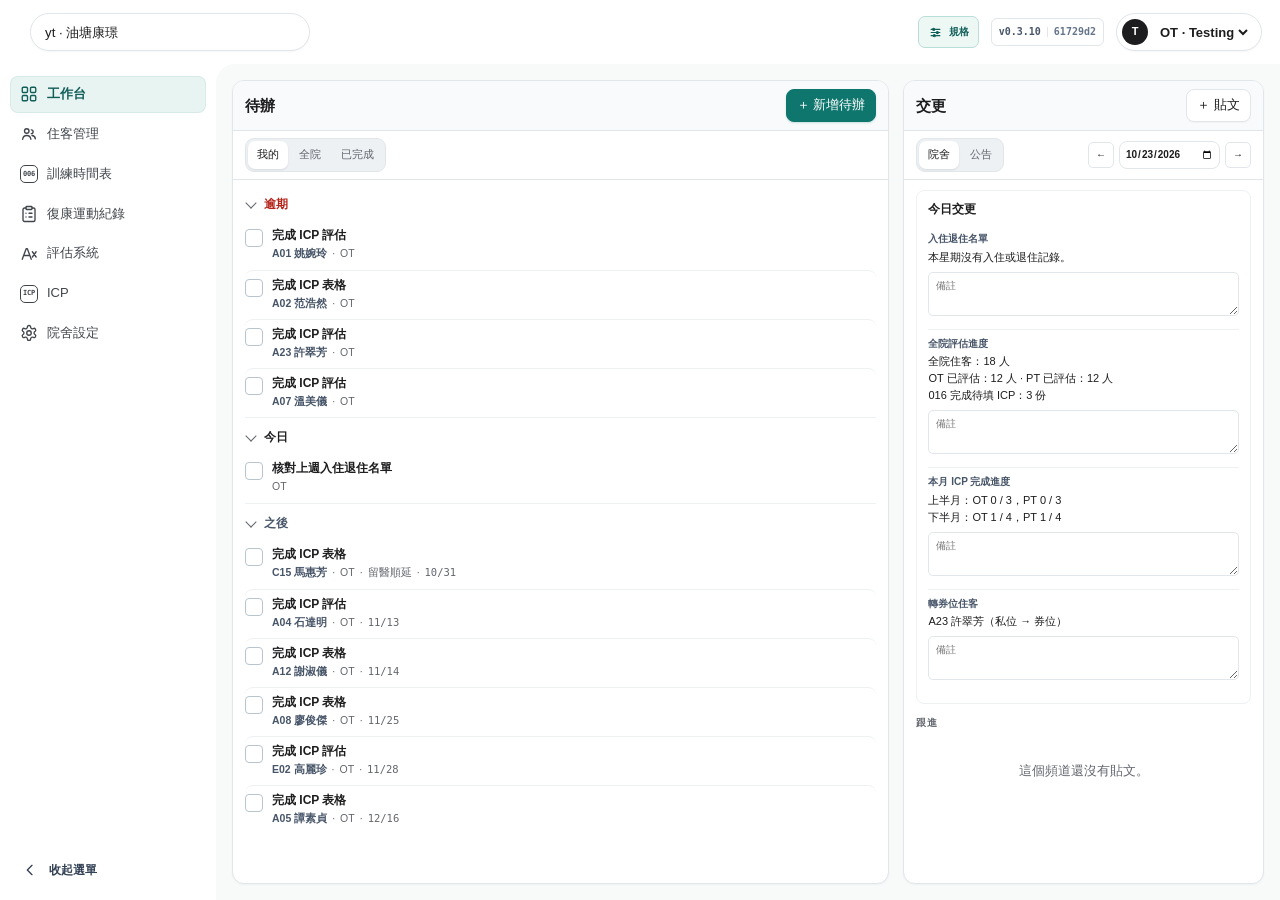
==== commit acefe6d8: "Publish prototype 61729d2a26f1" ====
--- a/index.html
+++ b/index.html
@@ -771,7 +771,7 @@
       openModule(initialModule);
     }
   </script>
-  <script src="shared/ui-system.js?v=20261121-layout-corrections"></script>
+  <script src="shared/ui-system.js?v=20261121-v0310"></script>
   <script src="shared/spec-inspector-data.js?v=20261119-007-groups"></script>
   <script src="shared/spec-inspector.js?v=20261121-spec-hover-mode"></script>
 </body>
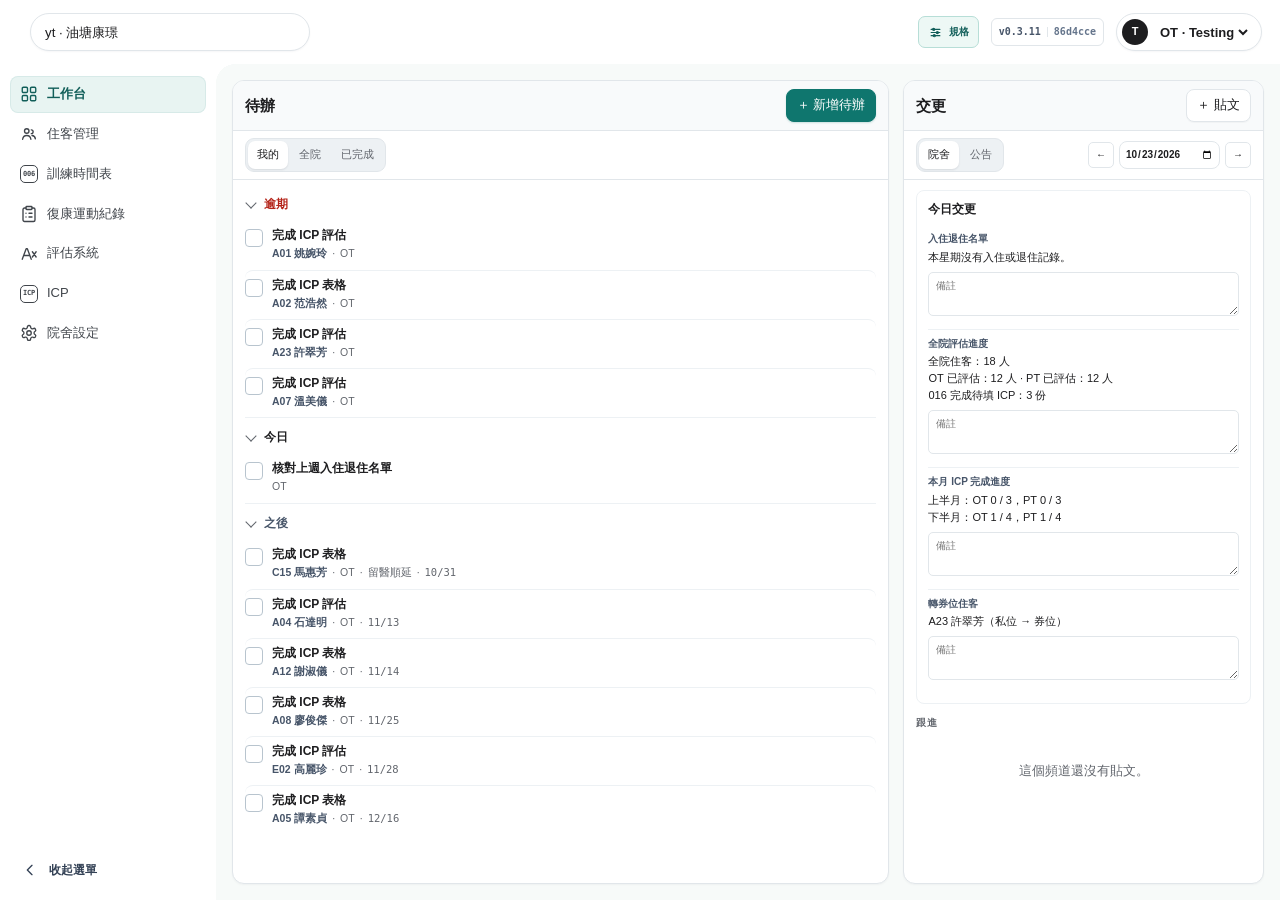
==== commit d54700bb: "Publish prototype 86d4cce311b6" ====
--- a/index.html
+++ b/index.html
@@ -771,7 +771,7 @@
       openModule(initialModule);
     }
   </script>
-  <script src="shared/ui-system.js?v=20261121-v0310"></script>
+  <script src="shared/ui-system.js?v=20261121-v0311"></script>
   <script src="shared/spec-inspector-data.js?v=20261119-007-groups"></script>
   <script src="shared/spec-inspector.js?v=20261121-spec-hover-mode"></script>
 </body>
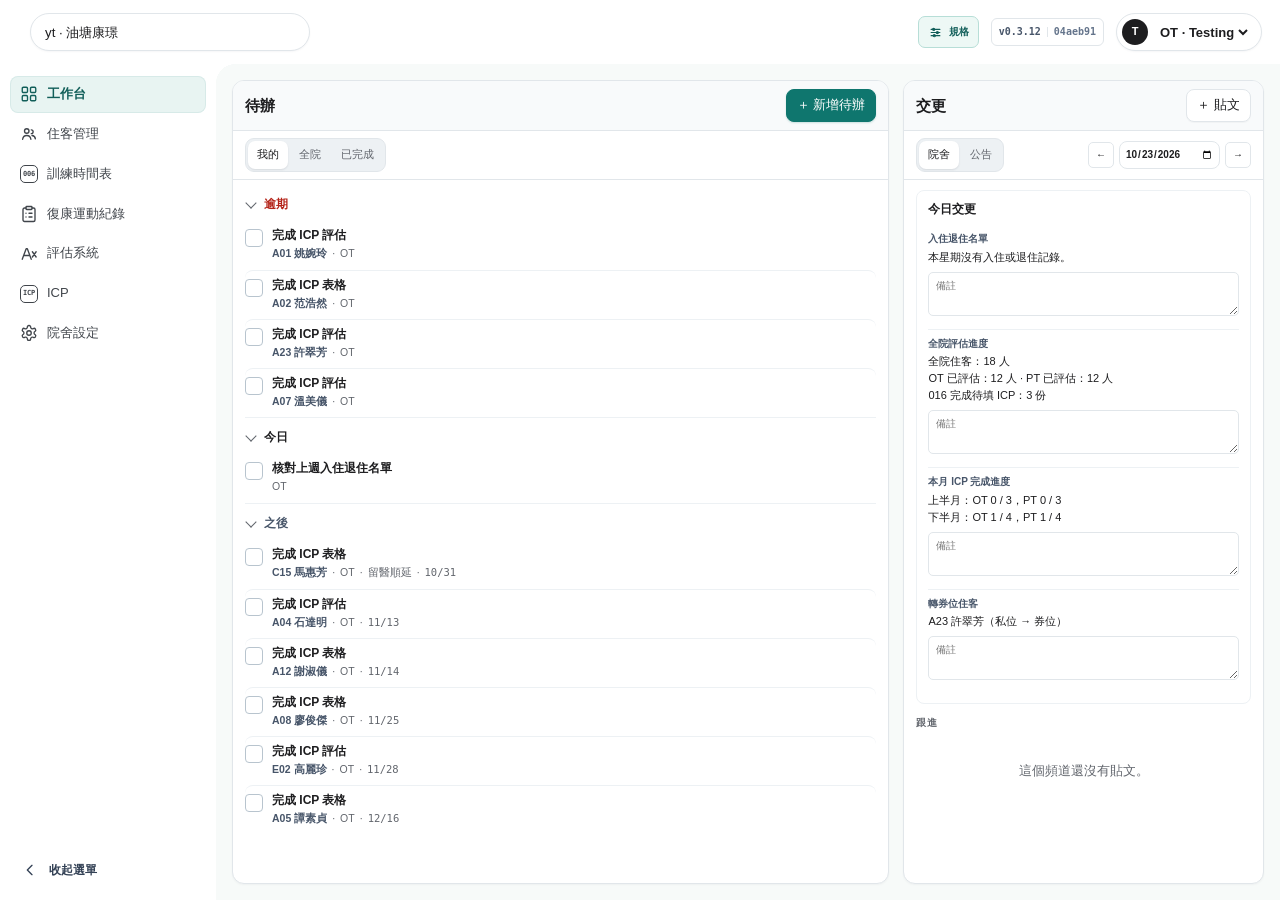
==== commit ab93ecb6: "Publish prototype 04aeb913e8f1" ====
--- a/index.html
+++ b/index.html
@@ -771,7 +771,7 @@
       openModule(initialModule);
     }
   </script>
-  <script src="shared/ui-system.js?v=20261121-v0311"></script>
+  <script src="shared/ui-system.js?v=20261121-v0312"></script>
   <script src="shared/spec-inspector-data.js?v=20261119-007-groups"></script>
   <script src="shared/spec-inspector.js?v=20261121-spec-hover-mode"></script>
 </body>
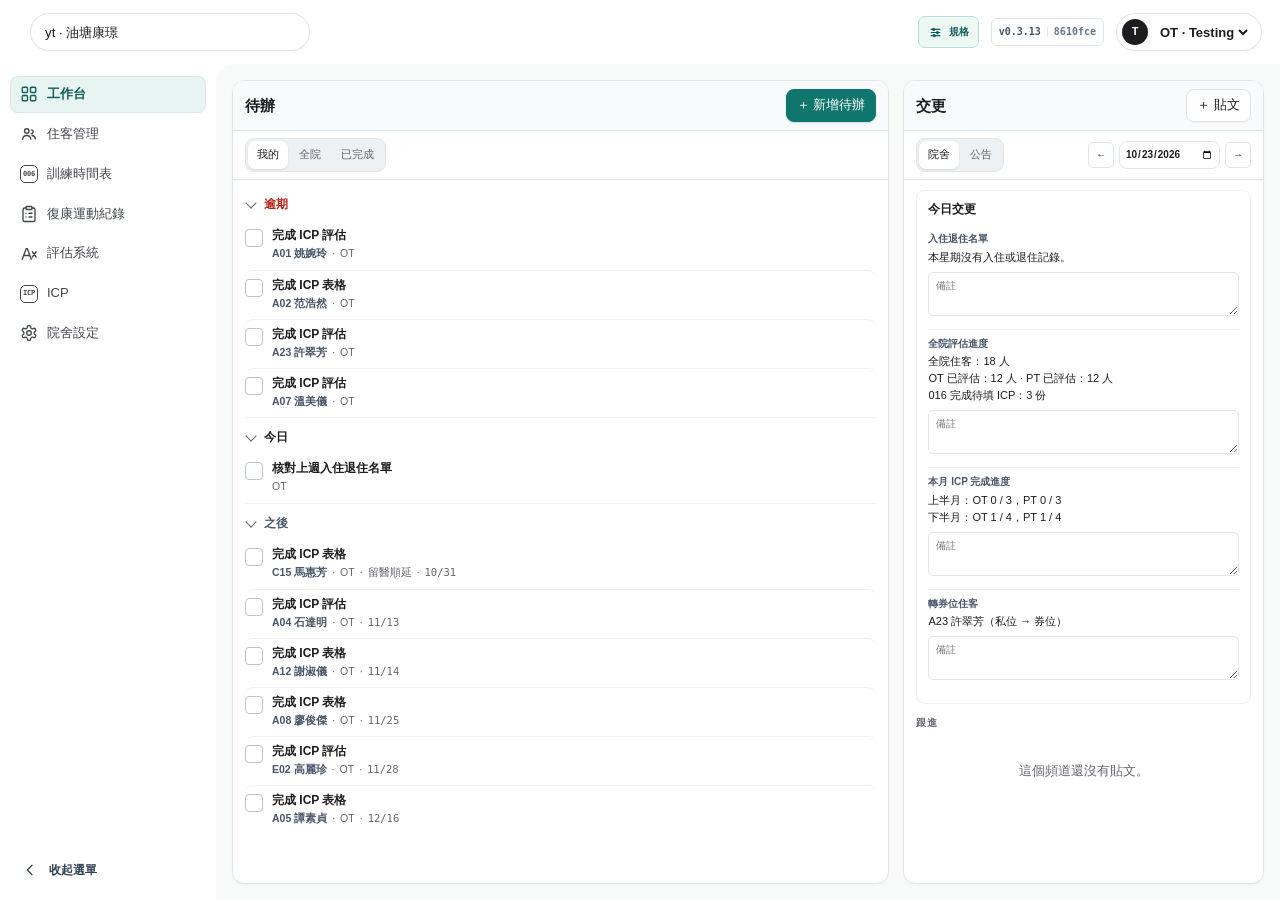
==== commit 94ea564c: "Publish prototype 8610fce1bba9" ====
--- a/index.html
+++ b/index.html
@@ -771,7 +771,7 @@
       openModule(initialModule);
     }
   </script>
-  <script src="shared/ui-system.js?v=20261121-v0312"></script>
+  <script src="shared/ui-system.js?v=20261121-v0313"></script>
   <script src="shared/spec-inspector-data.js?v=20261119-007-groups"></script>
   <script src="shared/spec-inspector.js?v=20261121-spec-hover-mode"></script>
 </body>
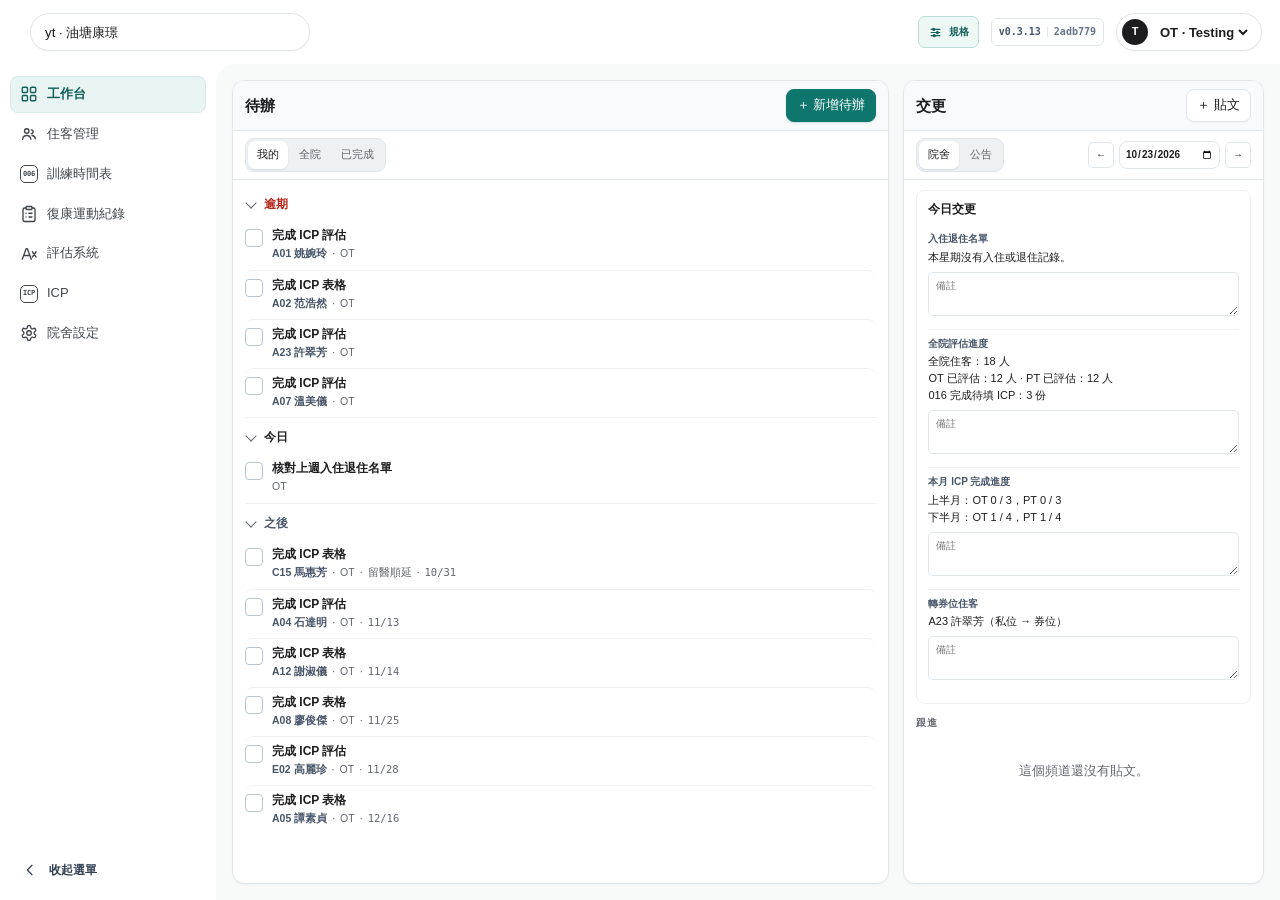
==== commit 8d8d2ea5: "Publish prototype 2adb779dd6d1" ====
--- a/index.html
+++ b/index.html
@@ -773,6 +773,6 @@
   </script>
   <script src="shared/ui-system.js?v=20261121-v0313"></script>
   <script src="shared/spec-inspector-data.js?v=20261119-007-groups"></script>
-  <script src="shared/spec-inspector.js?v=20261121-spec-hover-mode"></script>
+  <script src="shared/spec-inspector.js?v=20261122-hide-test-cases"></script>
 </body>
 </html>
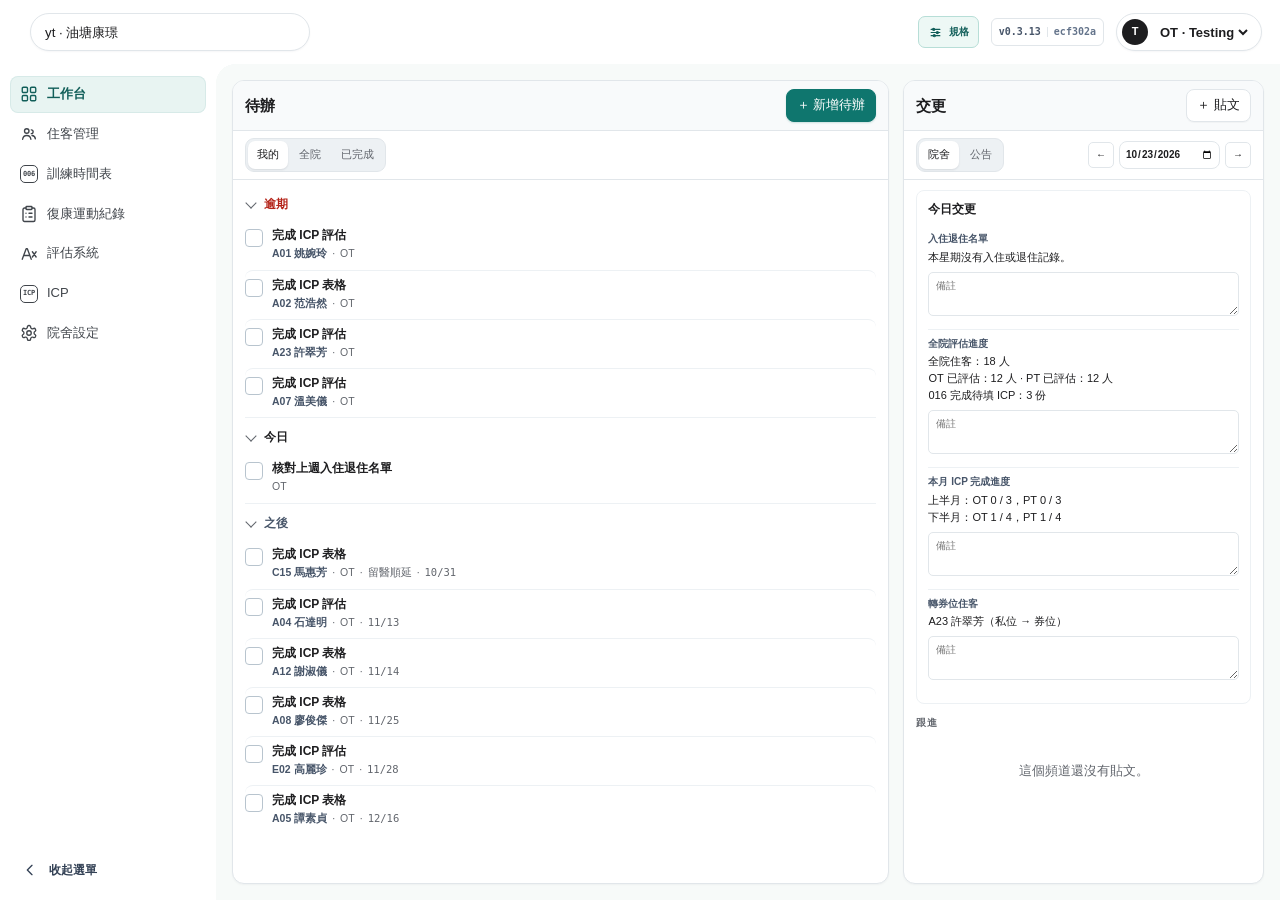
==== commit 3373054f: "Publish prototype ecf302aa0934" ====
--- a/index.html
+++ b/index.html
@@ -773,6 +773,6 @@
   </script>
   <script src="shared/ui-system.js?v=20261121-v0313"></script>
   <script src="shared/spec-inspector-data.js?v=20261119-007-groups"></script>
-  <script src="shared/spec-inspector.js?v=20261122-hide-test-cases"></script>
+  <script src="shared/spec-inspector.js?v=20261123-instant-chip-tips"></script>
 </body>
 </html>
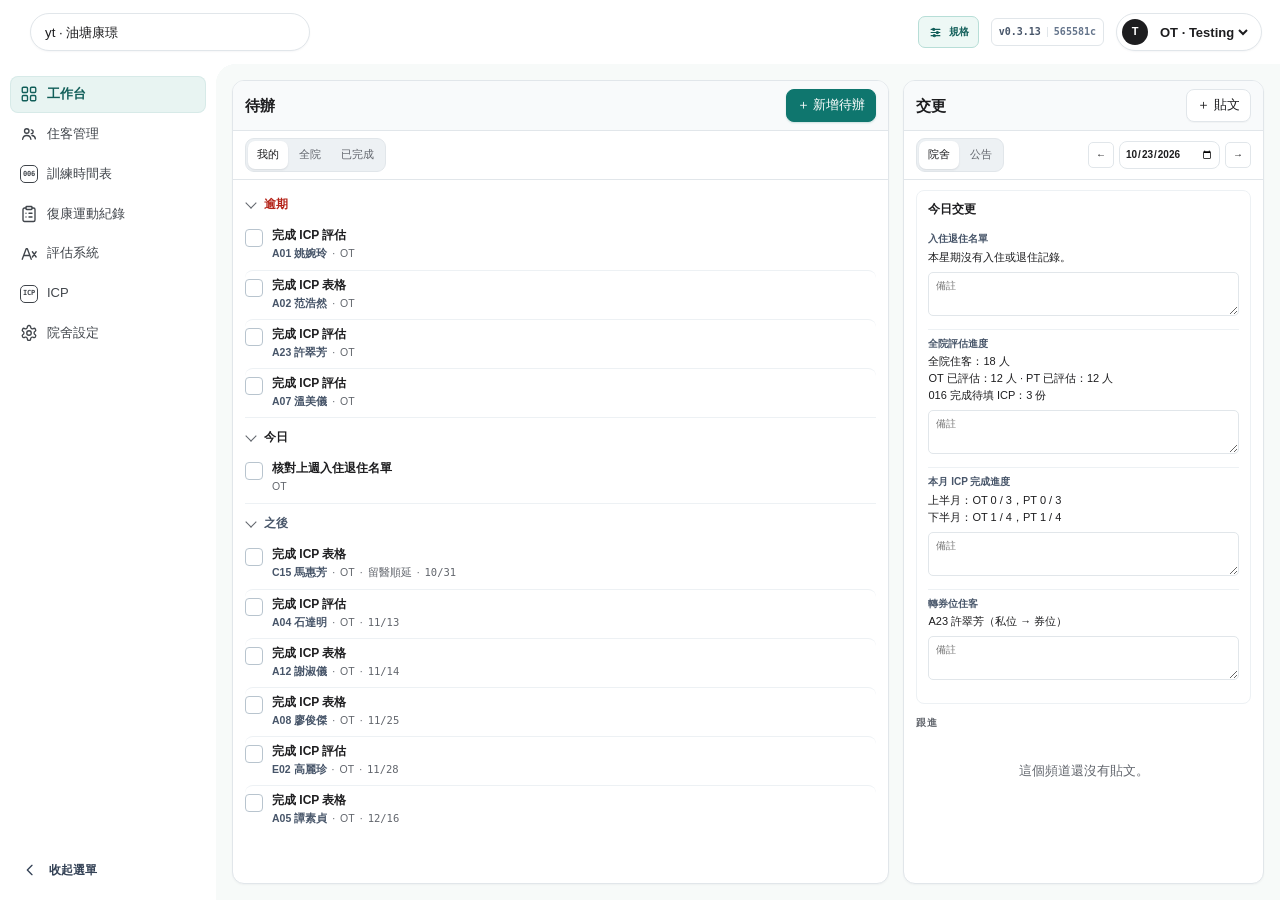
==== commit 5f9d9930: "Publish prototype 565581c739bb" ====
--- a/index.html
+++ b/index.html
@@ -525,6 +525,7 @@
     </div>
   </dialog>
 
+  <script src="shared/demo-reset.js"></script>
   <script src="shared/home-settings.js"></script>
   <script src="shared/prototype-catalog.js"></script>
   <script src="shared/mock-residents.js?v=20261119-007-groups"></script>
